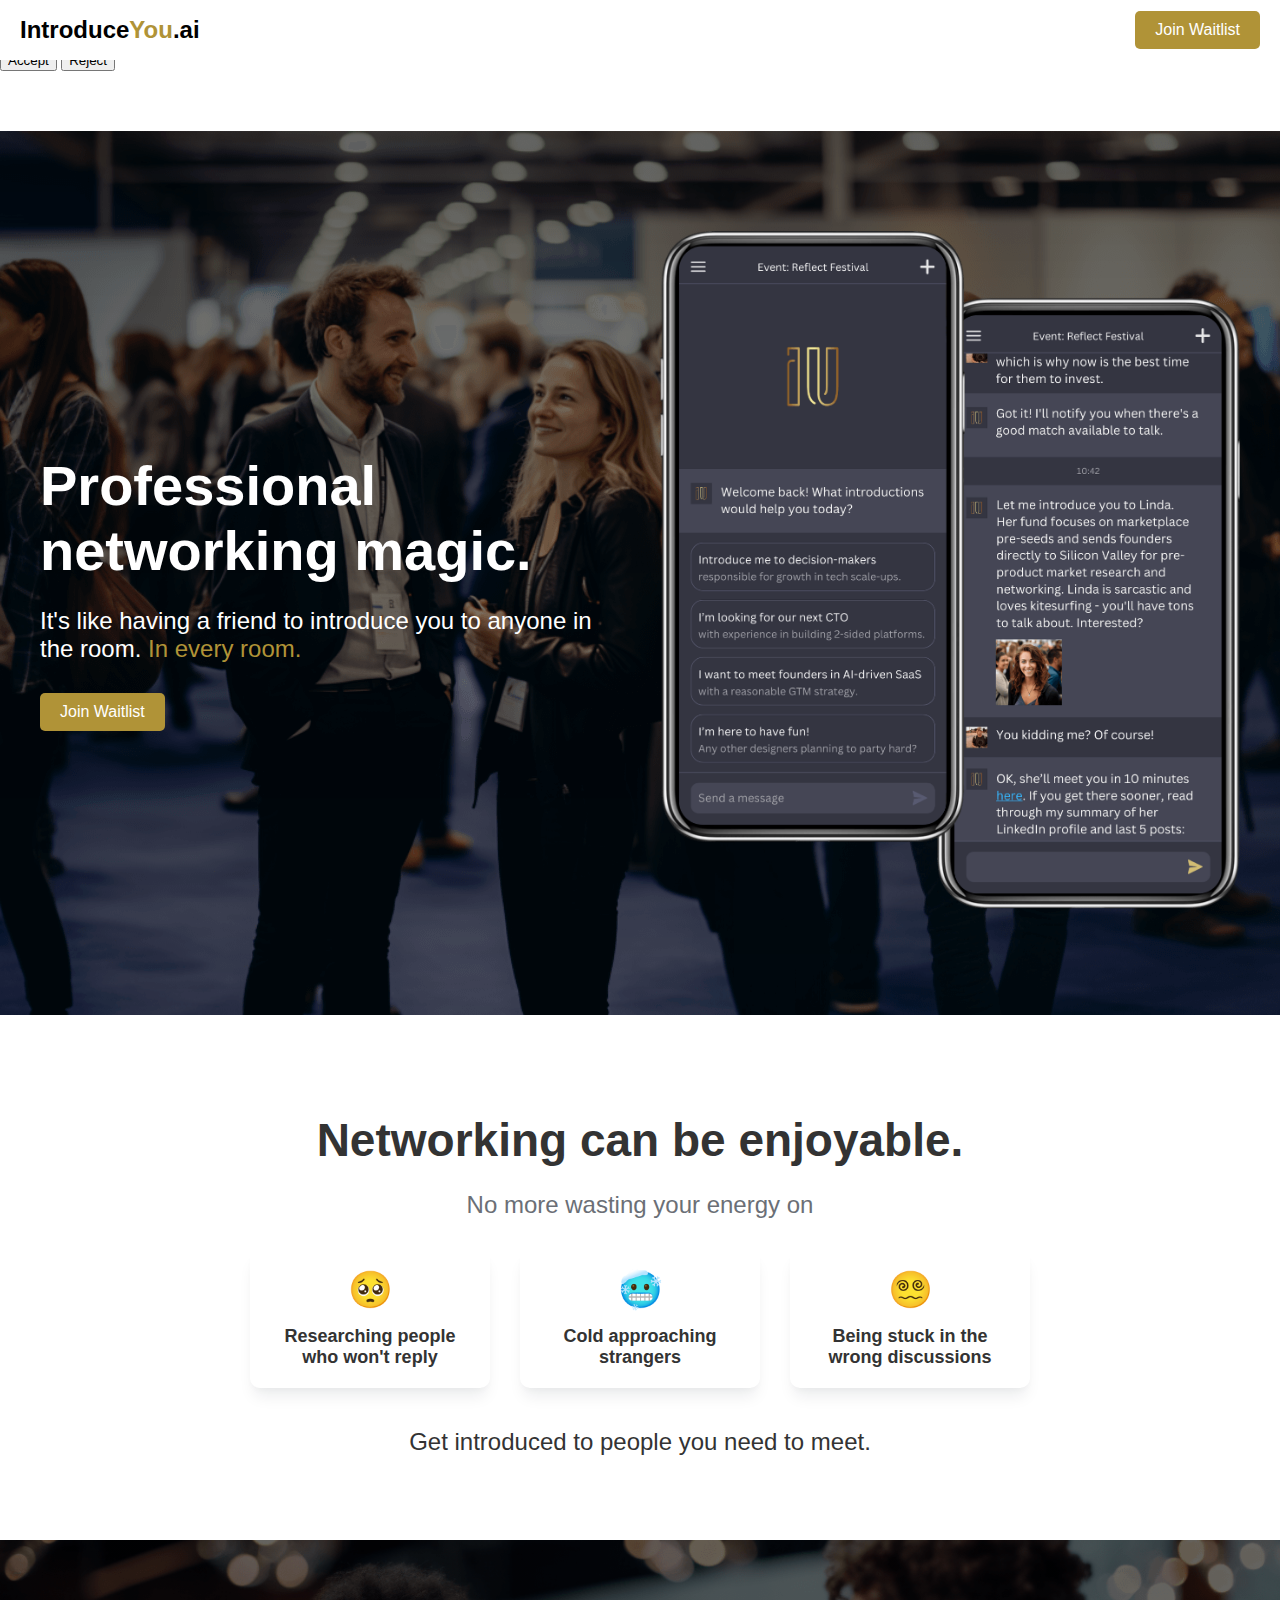
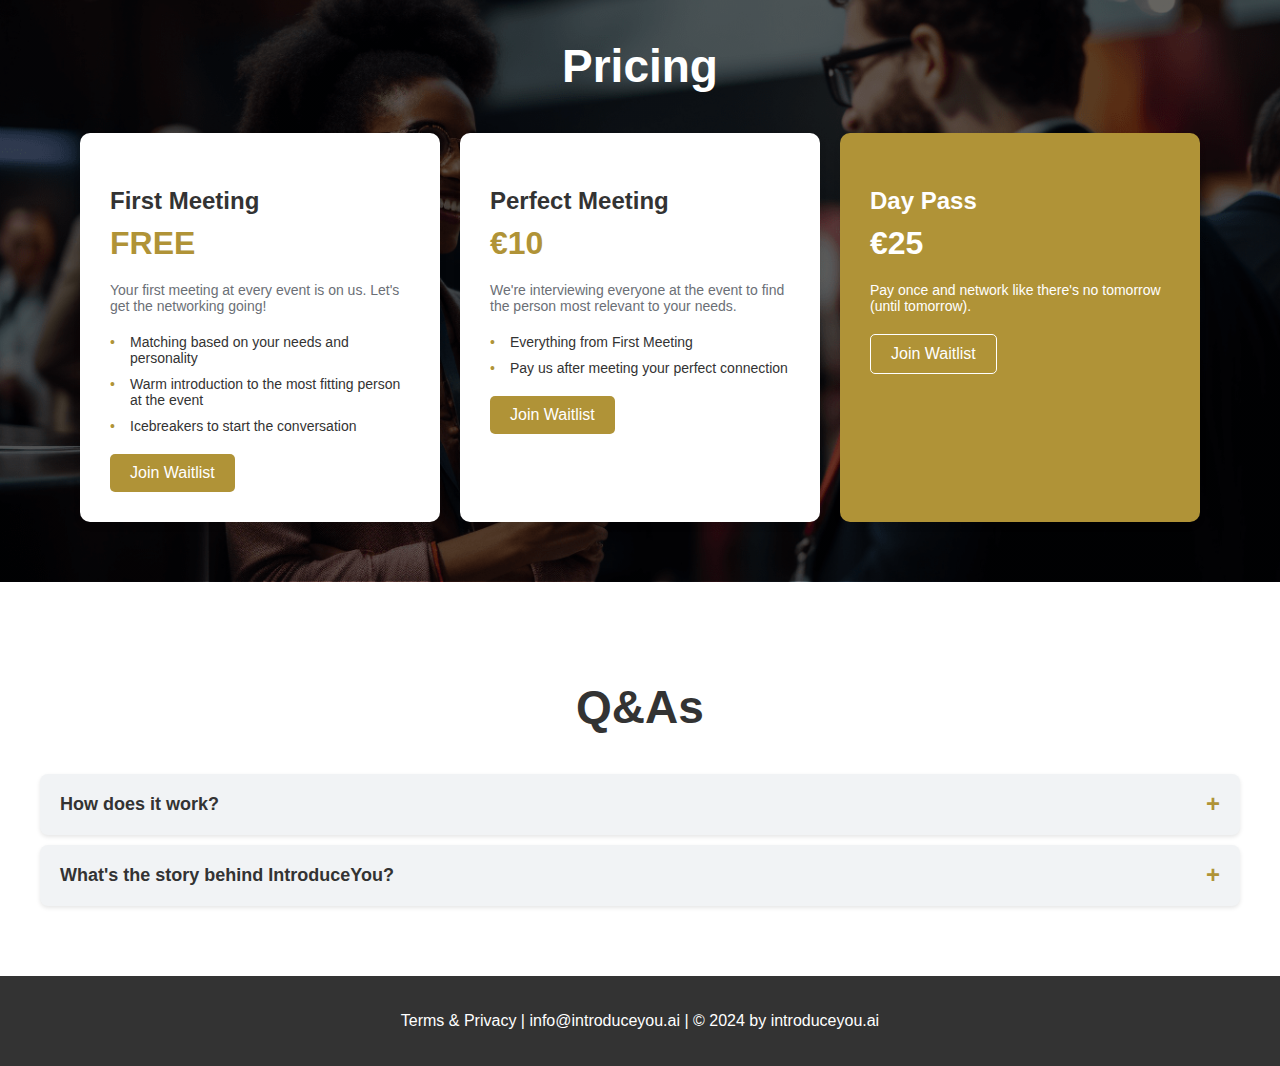
==== index.html @ 5b8a4490 "minor fixes" ====
<!DOCTYPE html>
<html lang="en">
  <head>
    <meta charset="UTF-8" />
    <meta name="viewport" content="width=device-width, initial-scale=1.0" />
    <title>IntroduceYou.ai - Professional Networking Magic</title>
    <link rel="stylesheet" href="styles.css" />

    <!-- Consent management and Google Analytics setup -->
    <script>
      window.dataLayer = window.dataLayer || [];
      function gtag() {
        dataLayer.push(arguments);
      }
      gtag("consent", "default", {
        ad_user_data: "denied",
        ad_personalization: "denied",
        ad_storage: "denied",
        analytics_storage: "denied",
        wait_for_update: 500,
      });
      gtag("js", new Date());
      gtag("config", "G-2QERCTMWCD");
    </script>
  </head>
  <body>
    <!-- Consent banner -->
    <div id="consent-banner" style="display: none">
      <p>We use cookies to improve your experience. Do you accept?</p>
      <button id="accept-consent">Accept</button>
      <button id="reject-consent">Reject</button>
    </div>

    <header>
      <div class="logo">Introduce<span>You</span>.ai</div>
      <button class="join-waitlist">Join Waitlist</button>
    </header>

    <section class="hero">
      <div class="container">
        <div class="hero-content">
          <h1>Professional networking magic.</h1>
          <p>
            It's like having a friend to introduce you to anyone in the room.
            <span>In every room.</span>
          </p>
          <button class="join-waitlist">Join Waitlist</button>
        </div>
        <div class="product-image">
          <img src="assets/product.png" alt="App Preview" />
        </div>
      </div>
    </section>

    <section class="features">
      <div class="container">
        <h2>Networking can be enjoyable.</h2>
        <p class="subtitle">No more wasting your energy on</p>
        <div class="feature-icons">
          <div class="feature-item">
            <span class="feature-icon">🥺</span>
            <p>Researching people who won't reply</p>
          </div>
          <div class="feature-item">
            <span class="feature-icon">🥶</span>
            <p>Cold approaching strangers</p>
          </div>
          <div class="feature-item">
            <span class="feature-icon">😵‍💫</span>
            <p>Being stuck in the wrong discussions</p>
          </div>
        </div>
        <p class="call-to-action">Get introduced to people you need to meet.</p>
      </div>
    </section>

    <section class="pricing">
      <div class="container">
        <h2>Pricing</h2>
        <div class="pricing-plans">
          <div class="plan">
            <h3>First Meeting</h3>
            <div class="plan-price">FREE</div>
            <p>
              Your first meeting at every event is on us. Let's get the
              networking going!
            </p>
            <ul>
              <li>Matching based on your needs and personality</li>
              <li>Warm introduction to the most fitting person at the event</li>
              <li>Icebreakers to start the conversation</li>
            </ul>
            <button class="join-waitlist">Join Waitlist</button>
          </div>
          <div class="plan">
            <h3>Perfect Meeting</h3>
            <div class="plan-price">€10</div>
            <p>
              We're interviewing everyone at the event to find the person most
              relevant to your needs.
            </p>
            <ul>
              <li>Everything from First Meeting</li>
              <li>Pay us after meeting your perfect connection</li>
            </ul>
            <button class="join-waitlist">Join Waitlist</button>
          </div>
          <div class="plan highlight">
            <h3>Day Pass</h3>
            <div class="plan-price">€25</div>
            <p>
              Pay once and network like there's no tomorrow (until tomorrow).
            </p>
            <button class="join-waitlist button-outlined">Join Waitlist</button>
          </div>
        </div>
      </div>
    </section>

    <section class="qa-section">
      <div class="container">
        <h2>Q&As</h2>
        <div class="qa-item">
          <h3>How does it work?</h3>
          <div class="qa-content">
            <p>
              You start a conversation with our AI chatbot about why you came to
              the event, what kind of people you would like to meet, and why.
            </p>
            <p>
              You can give it as much information as you'd like without worrying
              that it's too long for anyone's attention span or not well
              formulated.
            </p>
            <p>
              The chatbot might ask you follow-up questions based on the
              interests of people around you to ensure a perfect match.
            </p>
            <p>
              As soon as we find your perfect match, you get a notification and
              an introduction - a summary of why the two of you should meet and
              talk, what you have in common, how you can help each other, and
              what questions would help you get the conversation going.
            </p>
            <p>
              If you both accept, we'll send you a link to an in-browser video
              call to agree on a meeting point.
            </p>
            <p>
              You control the amount of meetings by enabling and disabling
              notifications (in-app toggle button).
            </p>
            <p>
              After the meeting, you pay if you want us to set up more meetings
              like this one or provide feedback on what didn't fit your needs.
            </p>
          </div>
        </div>
        <div class="qa-item">
          <h3>What's the story behind IntroduceYou?</h3>
          <div class="qa-content">
            <p>
              I failed my first company because I couldn't connect with the
              people I could help. Building things comes more easily to me than
              meeting new people. I passionately hate small talk and social
              signaling. But I do want to meet people. We all do. The moment I
              realized that AI could help me meet people without the anxiety, I
              started building IntroduceYou.
            </p>
            <p>
              Growing up before social media, I've seen how it changed us. As an
              AI enthusiast, I both love and dread where we're heading now. But
              when my son grows up, I'd love to see him spending more time
              talking to real people than to AI. IntroduceYou is an opportunity
              to build AI that will help make meeting real people as easy as
              talking to virtual ones, but with far greater benefits.
            </p>
            <p><i>Stano (founder)</i></p>
          </div>
        </div>
      </div>
    </section>

    <footer>
      <div class="container">
        <p>
          <span id="terms-privacy">Terms & Privacy</span> | info@introduceyou.ai
          | © 2024 by introduceyou.ai
        </p>
      </div>
    </footer>

    <div id="privacy-popup" class="popup">
      <div class="popup-content">
        <h2>Privacy Policy</h2>
        <p><em>Last Updated: June 30, 2024</em></p>
        <p>
          At IntroduceYou.ai, we are committed to safeguarding your privacy.
          This privacy policy outlines the types of information we collect, how
          we use it, and the measures we take to protect your information.
        </p>

        <h3>Information Collection</h3>
        <h5>Personal Information:</h5>
        <p>
          When you create an account on IntroduceYou.ai, we may collect personal
          information such as your name, email address, and contact details.
        </p>

        <h5>Professional Information:</h5>
        <p>
          We may also collect information regarding your professional
          background, interests, and connections to help tailor your experience
          on our platform.
        </p>

        <h5>Usage Data:</h5>
        <p>
          We collect data regarding how you interact with our platform,
          including the pages you visit, the connections you make, and the
          messages you send.
        </p>

        <h3>Information Use</h3>
        <p>
          We use the information collected to facilitate introductions, improve
          our platform, provide customer support, and communicate with you
          regarding updates or other relevant information related to
          IntroduceYou.ai.
        </p>

        <h3>Information Sharing</h3>
        <p>
          We do not sell or share your personal information with third parties
          without your explicit consent, except as required by law.
        </p>

        <h3>Security</h3>
        <p>
          We implement robust security measures to protect your information from
          unauthorized access, alteration, or destruction.
        </p>

        <h3>Your Rights</h3>
        <p>
          You have the right to access, correct, or delete your personal
          information at any time. Please contact us at info@introduceyou.ai to
          exercise your rights.
        </p>

        <h3>Changes to this Policy</h3>
        <p>
          We may update this privacy policy from time to time to reflect changes
          in our practices or applicable laws. Any changes will be posted on
          this page, and we encourage you to review our privacy policy
          periodically.
        </p>

        <h3>Contact Us</h3>
        <p>
          If you have any questions or concerns regarding this privacy policy,
          please contact us at info@introduceyou.ai.
        </p>

        <button id="close-popup">Close</button>
      </div>
    </div>

    <div id="waitlist-popup" class="popup">
      <div class="popup-content">
        <h2>Join Waitlist</h2>
        <p>
          Do you like what we're building? Help us by sharing where and how
          you'd use IntroduceYou.ai and we'll let you know as soon as we're
          ready.
        </p>
        <form id="waitlist-form">
          <label for="first-name">First name</label>
          <input type="text" id="first-name" required />

          <label for="email">Email</label>
          <input type="email" id="email" required />

          <label for="next-event"
            >What is the next event you plan to attend?</label
          >
          <input type="text" id="next-event" required />

          <label for="who-to-meet">Who would you like to meet there?</label>
          <textarea id="who-to-meet" required></textarea>

          <button type="submit">Submit</button>
        </form>
        <button id="close-waitlist-popup">Close</button>
      </div>
    </div>

    <script src="script.js"></script>
  </body>
</html>
---- styles.css ----
:root {
  --primary-color: #b09337;
  --text-color-dark: #333;
  --text-color-lightdark: #6b6f76;
  --text-color-light: #fff;
  --background-color: white;
  --footer-background: #333;
  --header-height: 60px;
  --container-max-width: 1200px;
}

body,
html {
  margin: 0;
  padding: 0;
  font-family: Arial, sans-serif;
  color: var(--text-color-dark);
}

h1 {
  font-size: 56px;
}

h2 {
  font-size: 46px;
}

.container {
  max-width: var(--container-max-width);
  margin: 0 auto;
  padding: 0 20px;
}

header {
  position: fixed;
  top: 0;
  left: 0;
  right: 0;
  max-height: var(--header-height);
  height: var(--header-height);
  max-width: 100vw;
  width: 100%;
  background-color: var(--background-color);
  z-index: 10;
  display: flex;
  justify-content: space-between;
  align-items: center;
}

.logo {
  font-weight: bold;
  font-size: 24px;
  color: black;
  padding: 0 20px;
}

.logo span {
  color: var(--primary-color);
}

.join-waitlist {
  background-color: var(--primary-color);
  color: var(--background-color);
  padding: 10px 20px;
  border: none;
  border-radius: 5px;
  cursor: pointer;
  margin-right: 20px;
  font-size: 16px;
}

.hero {
  background-image: linear-gradient(rgba(0, 0, 0, 0.6), rgba(0, 0, 0, 0.4)),
    url("assets/hero.png");
  background-size: cover;
  background-position: center;
  margin-top: var(--header-height);
  padding: 100px 0;
  overflow: hidden;
}

.hero .container {
  display: flex;
  align-items: center;
  justify-content: space-between;
}

.hero-content {
  flex: 1;
  padding-right: 40px;
}

.hero h1 {
  margin-bottom: 20px;
  color: var(--text-color-light);
}

.hero p {
  font-size: 24px;
  margin-bottom: 30px;
  color: var(--text-color-light);
}

.hero p span {
  color: var(--primary-color);
}

.product-image {
  flex: 1;
}

.product-image img {
  max-width: 100%;
  height: auto;
  display: block;
}

.features {
  padding: 60px 0;
  text-align: center;
}

.features h2 {
  margin-bottom: 10px;
  font-weight: bold;
}

.features .subtitle {
  font-size: 24px;
  color: var(--text-color-lightdark);
  margin-bottom: 30px;
}

.feature-icons {
  display: flex;
  justify-content: center;
  gap: 30px;
  margin-bottom: 30px;
}

.feature-item {
  display: flex;
  flex-direction: column;
  align-items: center;
  width: 200px;
  padding: 20px;
  border-radius: 10px;
  box-shadow: 0px 4px 6px -2px #10182808, 0px 12px 16px -4px #10182814;
}

.feature-icon {
  font-size: 36px;
  margin-bottom: 15px;
}

.feature-item p {
  font-size: 18px;
  text-align: center;
  margin: 0;
  font-weight: bold;
}

.call-to-action {
  font-size: 24px;
  font-weight: normal;
  margin-top: 40px;
}

.pricing {
  background-image: linear-gradient(rgba(0, 0, 0, 0.6), rgba(0, 0, 0, 0.6)),
    url("assets/pricing.png");
  background-size: cover;
  background-position: center;
  padding: 60px 0;
  color: white;
}

.pricing h2 {
  text-align: center;
  color: white;
  margin-bottom: 40px;
}

.pricing-plans {
  display: flex;
  justify-content: center;
  gap: 20px;
}

.plan {
  background-color: white;
  border-radius: 10px;
  padding: 30px;
  width: 300px;
  box-shadow: 0 4px 6px rgba(0, 0, 0, 0.1);
}

.plan h3 {
  font-size: 24px;
  margin-bottom: 10px;
  color: #333;
}

.plan-price {
  font-size: 32px;
  font-weight: bold;
  margin-bottom: 20px;
  color: #b09337;
}

.plan p {
  font-size: 14px;
  margin-bottom: 20px;
  color: #6b6f76;
}

.plan ul {
  list-style-type: none;
  padding: 0;
  margin-bottom: 20px;
}

.plan li {
  margin-bottom: 10px;
  font-size: 14px;
  position: relative;
  padding-left: 20px;
  color: #333;
}

.plan li::before {
  content: "•";
  position: absolute;
  left: 0;
  color: #b09337;
}

.plan.highlight {
  background-color: #b09337;
}

.plan.highlight h3,
.plan.highlight .plan-price,
.plan.highlight p,
.plan.highlight li {
  color: white;
}

.plan.highlight li::before {
  color: white;
}

.button-outlined {
  border: 1px solid white;
  color: white;
}

.qa-section {
  padding: 60px 0;
  /* background-color: #f8f9fa; */
}

.qa-section h2 {
  text-align: center;
  margin-bottom: 40px;
}

.qa-item {
  background-color: var(--background-color);
  border-radius: 8px;
  box-shadow: 0 2px 4px rgba(0, 0, 0, 0.1);
  overflow: hidden;
  background-color: #f1f3f5;
  margin-bottom: 10px;
}

.qa-item h3 {
  font-size: 18px;
  padding: 20px;
  margin: 0;
  cursor: pointer;
  position: relative;
}

.qa-item h3::after {
  content: "+";
  position: absolute;
  right: 20px;
  top: 50%;
  transform: translateY(-50%);
  font-size: 24px;
  color: var(--primary-color);
}

.qa-content {
  padding: 0 20px;
  max-height: 0;
  overflow: hidden;
  transition: max-height 0.3s ease-out, padding 0.3s ease-out;
}

.qa-content p {
  margin-bottom: 10px;
  line-height: 1.6;
}

.qa-item.active h3::after {
  content: "-";
}

.qa-item.active .qa-content {
  padding: 0 20px 20px;
  max-height: 1000px;
}

footer {
  background-color: var(--footer-background);
  color: var(--background-color);
  text-align: center;
  padding: 20px 0;
}

/* Privacy popup */
.popup {
  display: none;
  position: fixed;
  z-index: 1;
  left: 0;
  top: 0;
  width: 100%;
  height: 100%;
  overflow: auto;
  background-color: rgba(0, 0, 0, 0.4);
}

.popup-content {
  background-color: #fefefe;
  margin: 5% auto;
  padding: 40px;
  border: none;
  border-radius: 8px;
  width: 90%;
  max-width: 800px;
  box-shadow: 0 4px 6px rgba(0, 0, 0, 0.1);
}

.popup-content h2 {
  color: var(--primary-color);
  font-size: 32px;
  margin-top: 0;
  margin-bottom: 20px;
}

.popup-content h3 {
  font-size: 24px;
  margin-top: 30px;
  margin-bottom: 15px;
}

.popup-content h4 {
  font-size: 18px;
  margin-top: 20px;
  margin-bottom: 10px;
}

.popup-content p {
  font-size: 16px;
  line-height: 1.6;
  margin-bottom: 15px;
}

#close-popup {
  background-color: var(--primary-color);
  color: white;
  border: none;
  padding: 10px 20px;
  font-size: 16px;
  cursor: pointer;
  border-radius: 5px;
  float: right;
  margin-top: 20px;
}

#terms-privacy {
  cursor: pointer;
}

/* Waitlist popup */
.popup-content {
  background-color: #fefefe;
  margin: 15% auto;
  padding: 40px;
  border: none;
  border-radius: 8px;
  width: 90%;
  max-width: 500px;
  box-shadow: 0 4px 6px rgba(0, 0, 0, 0.1);
  text-align: center;
}

.popup-content h2 {
  color: var(--primary-color);
  font-size: 32px;
  margin-top: 0;
  margin-bottom: 20px;
}

.popup-content p {
  font-size: 16px;
  line-height: 1.6;
  margin-bottom: 25px;
}

#waitlist-form {
  display: flex;
  flex-direction: column;
  gap: 15px;
}

#waitlist-form label {
  font-weight: bold;
  margin-bottom: 5px;
  display: block;
  text-align: left;
}

#waitlist-form input,
#waitlist-form textarea {
  width: 100%;
  padding: 10px;
  border: 1px solid #ccc;
  border-radius: 5px;
  font-size: 16px;
}

#waitlist-form textarea {
  resize: vertical;
  min-height: 100px;
}

#waitlist-form button[type="submit"] {
  background-color: var(--primary-color);
  color: white;
  border: none;
  padding: 12px 20px;
  font-size: 18px;
  cursor: pointer;
  border-radius: 5px;
  margin-top: 10px;
}

#close-waitlist-popup {
  background-color: transparent;
  color: var(--text-color-lightdark);
  border: none;
  padding: 10px 20px;
  font-size: 16px;
  cursor: pointer;
  margin-top: 20px;
}
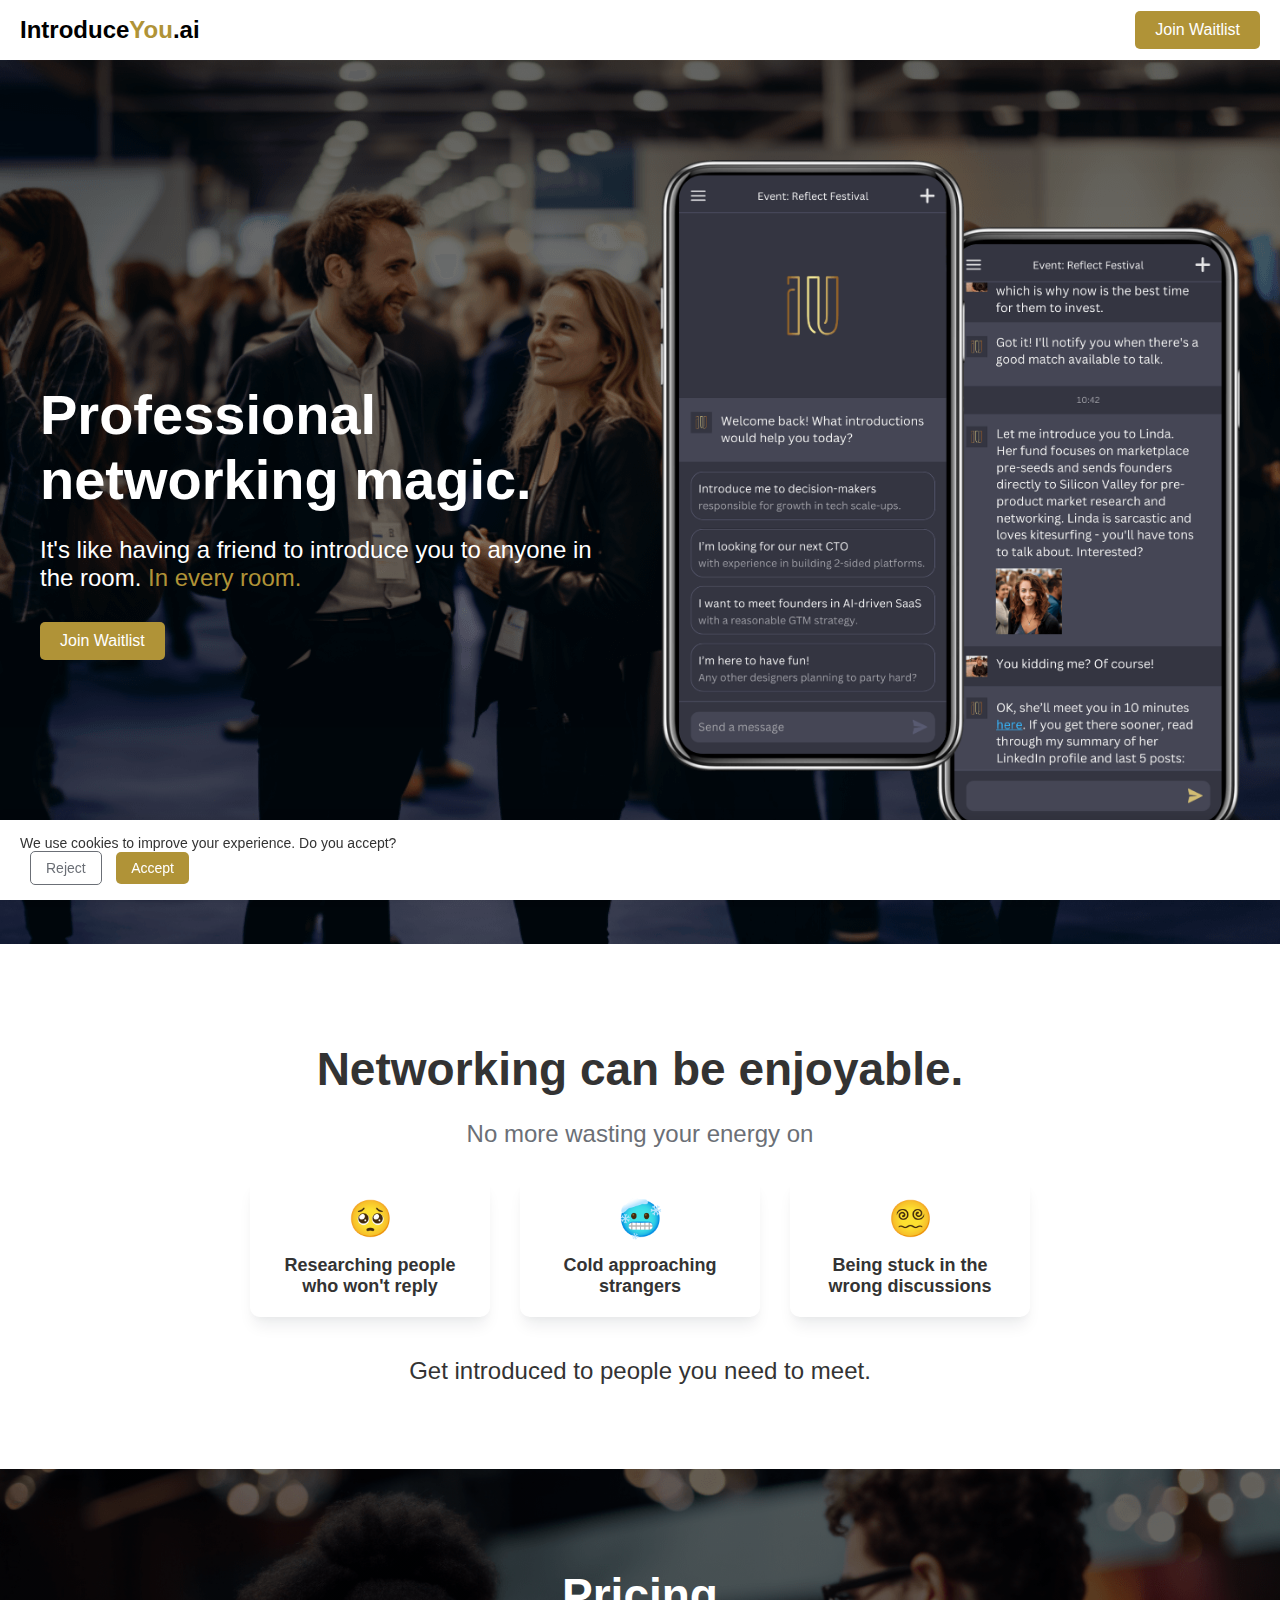
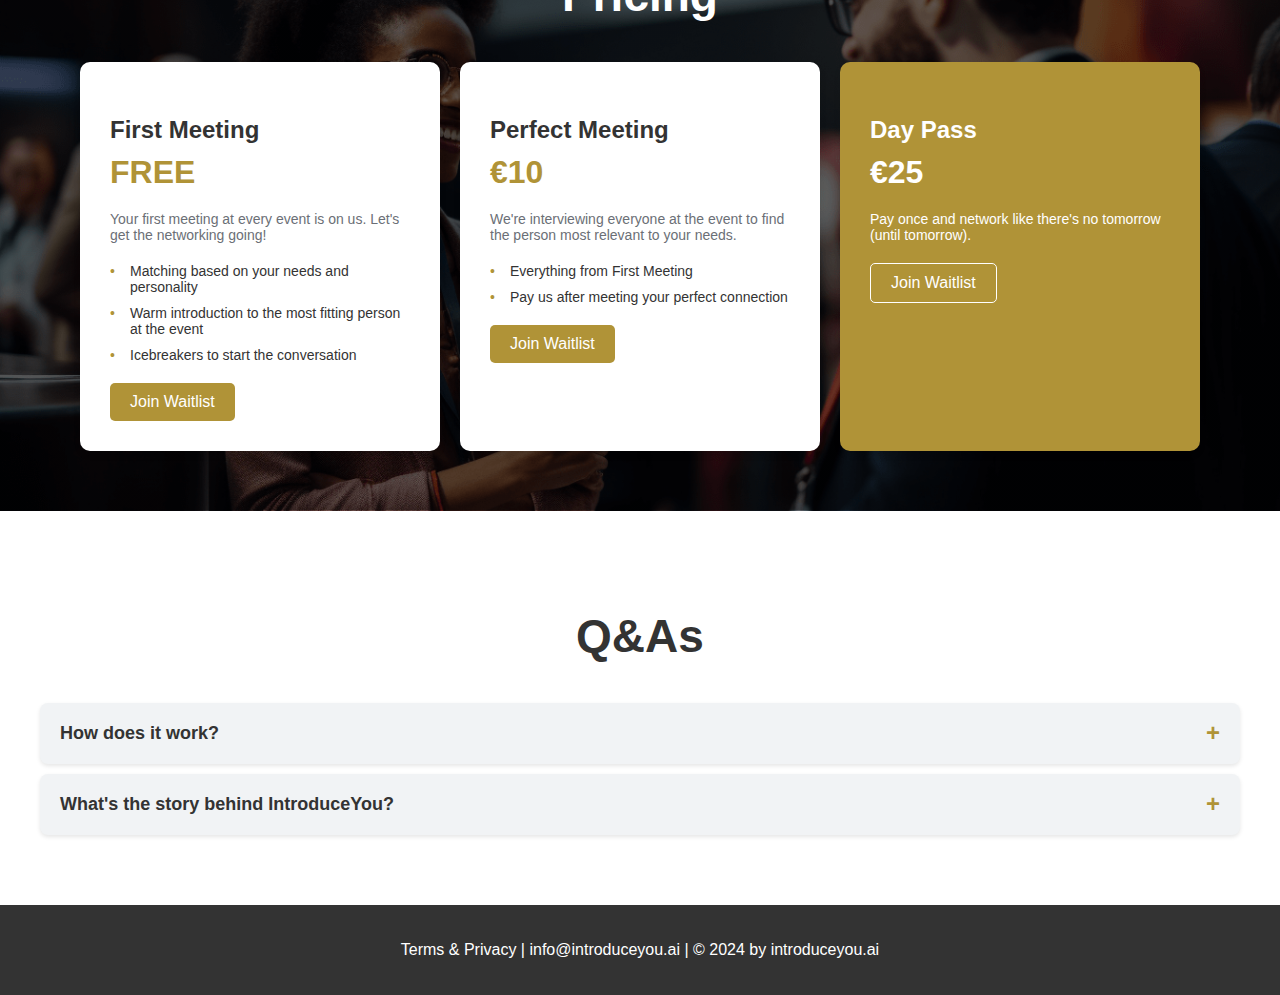
==== commit 8f1e5c04: "consent banner style" ====
--- a/index.html
+++ b/index.html
@@ -27,8 +27,10 @@
     <!-- Consent banner -->
     <div id="consent-banner" style="display: none">
       <p>We use cookies to improve your experience. Do you accept?</p>
-      <button id="accept-consent">Accept</button>
-      <button id="reject-consent">Reject</button>
+      <div>
+        <button id="reject-consent">Reject</button>
+        <button id="accept-consent">Accept</button>
+      </div>
     </div>
 
     <header>
--- a/styles.css
+++ b/styles.css
@@ -458,3 +458,50 @@
   cursor: pointer;
   margin-top: 20px;
 }
+
+/* Consent banner */
+#consent-banner {
+  position: fixed;
+  bottom: 0;
+  left: 0;
+  right: 0;
+  background-color: var(--background-color);
+  box-shadow: 0 -2px 10px rgba(0, 0, 0, 0.1);
+  padding: 15px 20px;
+  display: flex;
+  justify-content: space-between;
+  align-items: center;
+  z-index: 1000;
+}
+
+#consent-banner p {
+  margin: 0;
+  font-size: 14px;
+  color: var(--text-color-dark);
+}
+
+#consent-banner button {
+  background-color: var(--primary-color);
+  color: var(--text-color-light);
+  border: none;
+  padding: 8px 15px;
+  margin-left: 10px;
+  border-radius: 5px;
+  cursor: pointer;
+  font-size: 14px;
+  transition: background-color 0.3s ease;
+}
+
+#consent-banner button:hover {
+  background-color: #9a8130; /* Darker shade of primary color */
+}
+
+#reject-consent {
+  background-color: transparent !important;
+  color: var(--text-color-lightdark) !important;
+  border: 1px solid var(--text-color-lightdark) !important;
+}
+
+#reject-consent:hover {
+  background-color: #f1f3f5 !important;
+}
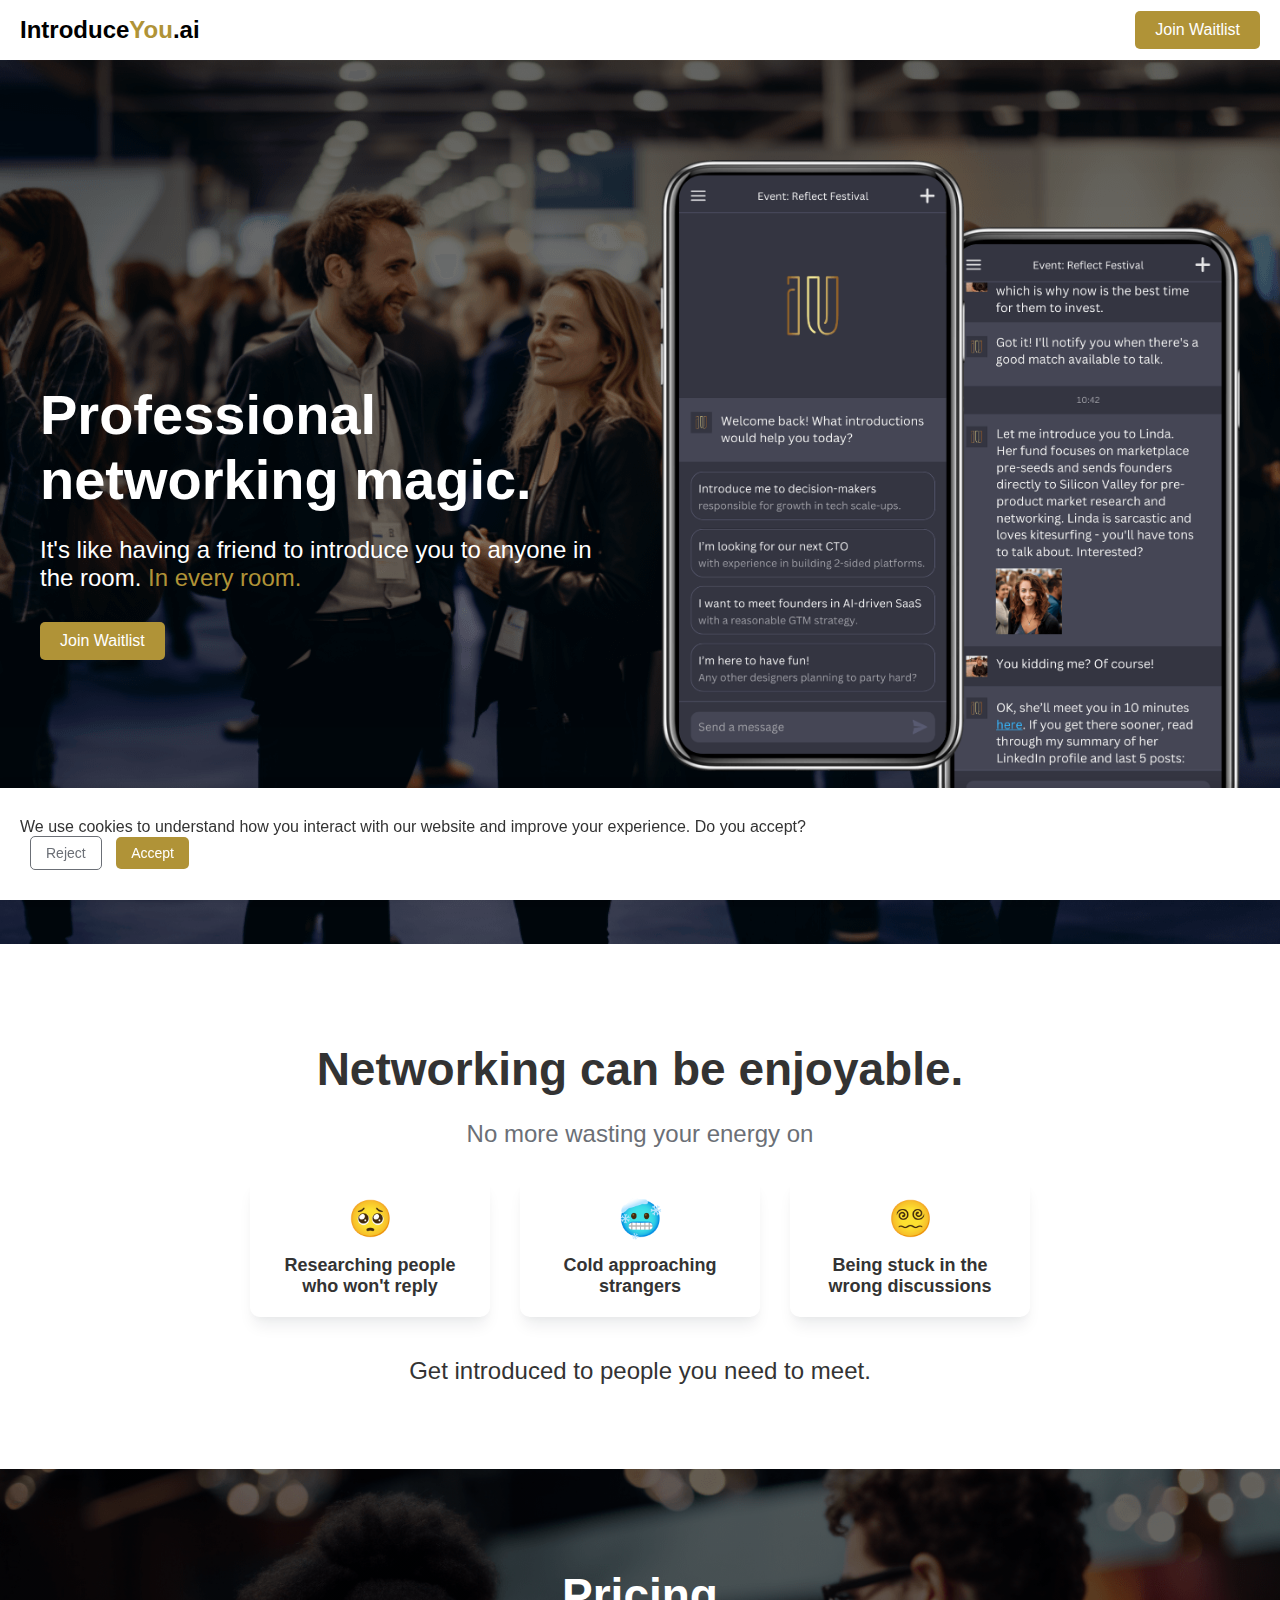
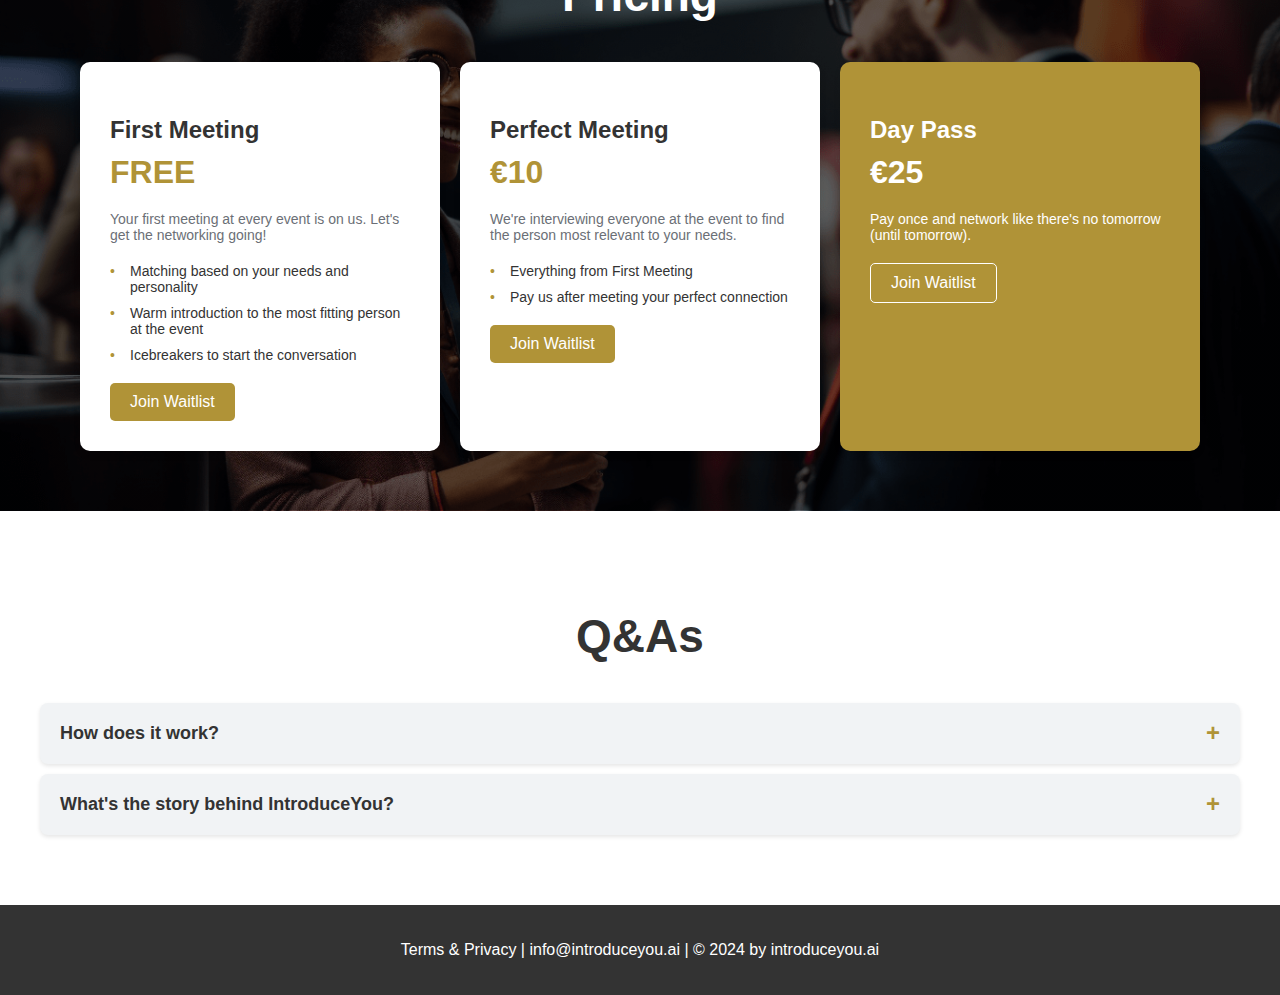
==== commit 23700927: "fix consent style and text" ====
--- a/index.html
+++ b/index.html
@@ -26,7 +26,10 @@
   <body>
     <!-- Consent banner -->
     <div id="consent-banner" style="display: none">
-      <p>We use cookies to improve your experience. Do you accept?</p>
+      <p>
+        We use cookies to understand how you interact with our website and
+        improve your experience. Do you accept?
+      </p>
       <div>
         <button id="reject-consent">Reject</button>
         <button id="accept-consent">Accept</button>
--- a/styles.css
+++ b/styles.css
@@ -467,16 +467,24 @@
   right: 0;
   background-color: var(--background-color);
   box-shadow: 0 -2px 10px rgba(0, 0, 0, 0.1);
-  padding: 15px 20px;
-  display: flex;
-  justify-content: space-between;
+  padding: 30px 20px;
+  display: flex;
+  flex-direction: row;
+  gap: 10px;
   align-items: center;
   z-index: 1000;
 }
 
+@media (max-width: 768px) {
+  #consent-banner {
+    flex-direction: column;
+    align-items: stretch;
+  }
+}
+
 #consent-banner p {
   margin: 0;
-  font-size: 14px;
+  font-size: 16px;
   color: var(--text-color-dark);
 }
 
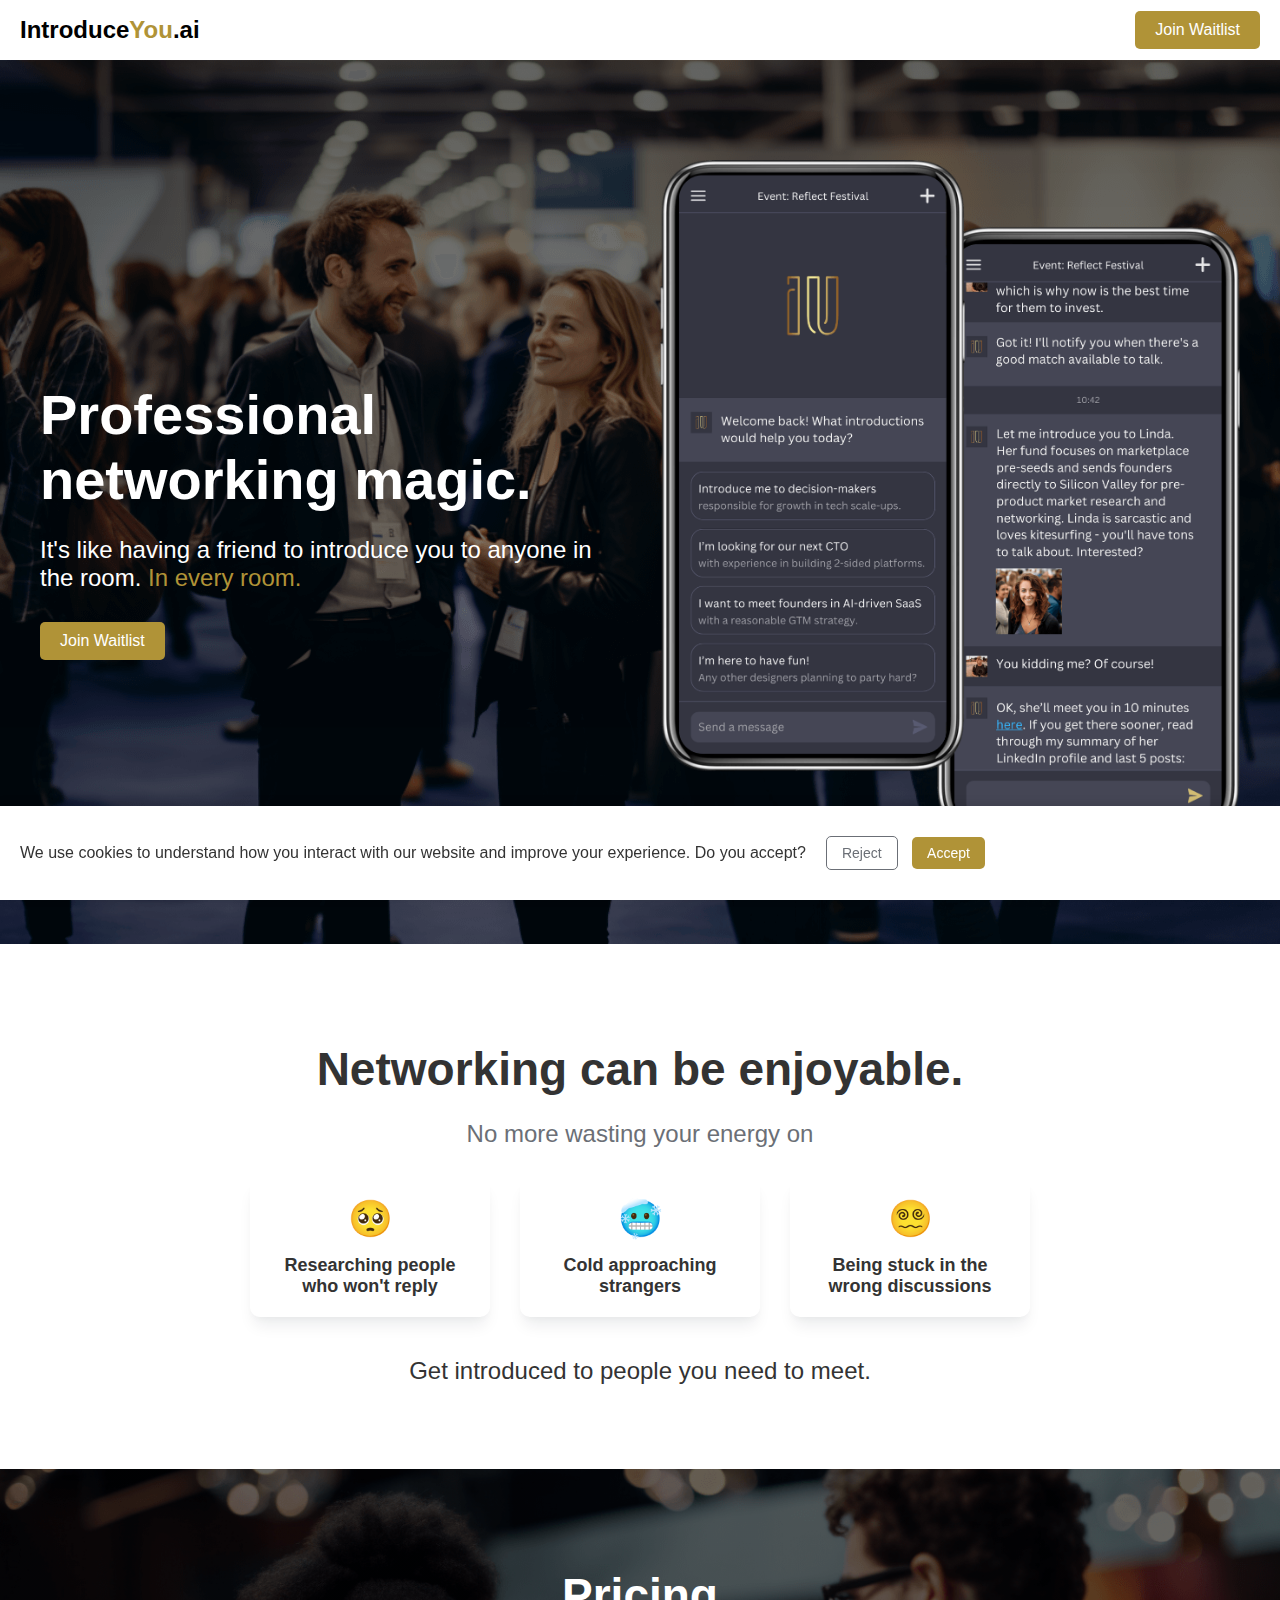
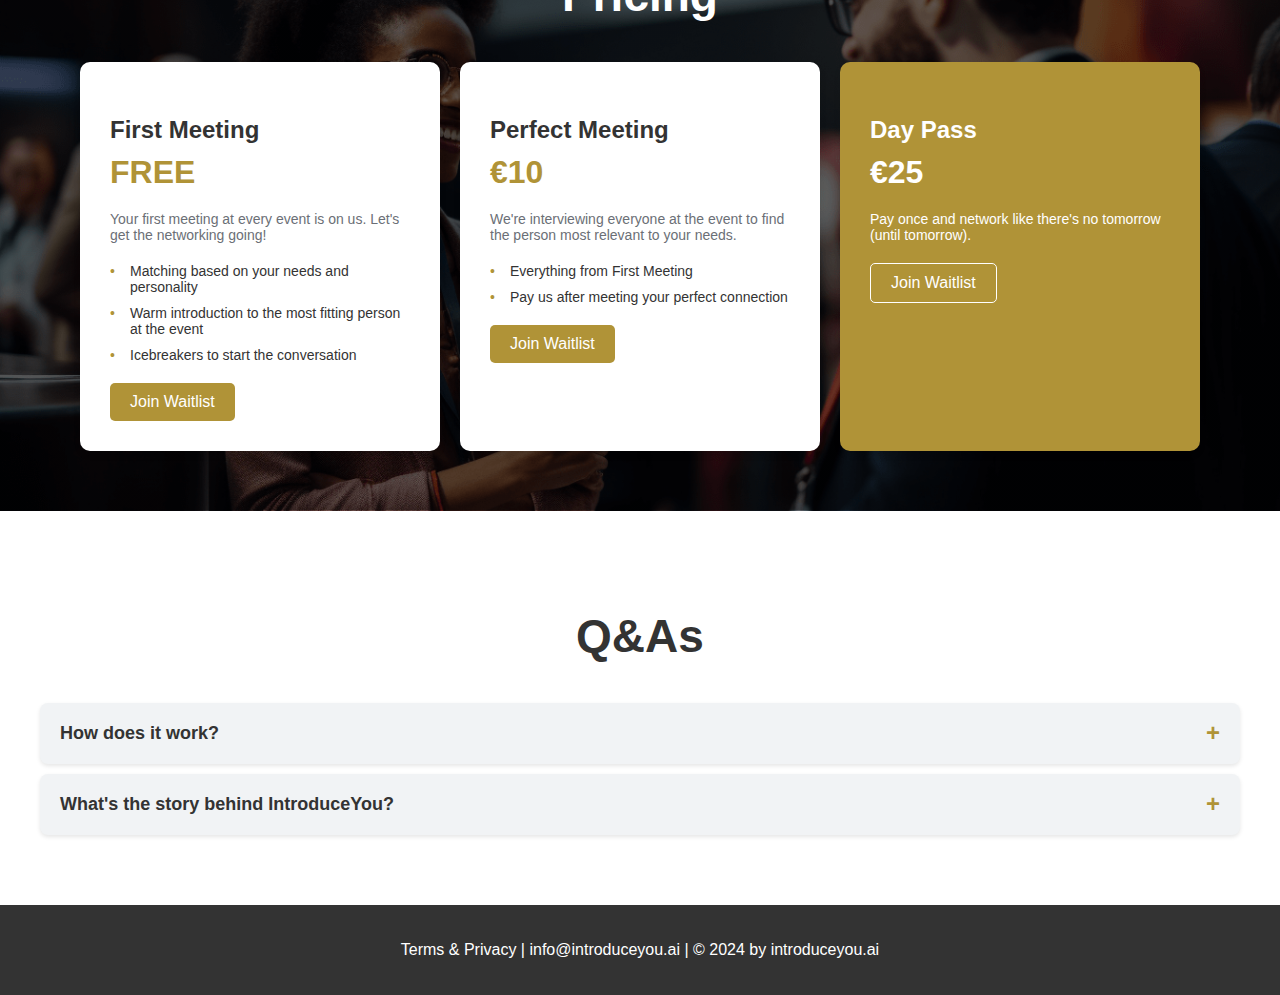
==== commit 3df9bca2: "fix manifest" ====
--- a/index.html
+++ b/index.html
@@ -5,6 +5,23 @@
     <meta name="viewport" content="width=device-width, initial-scale=1.0" />
     <title>IntroduceYou.ai - Professional Networking Magic</title>
     <link rel="stylesheet" href="styles.css" />
+    <link
+      rel="apple-touch-icon"
+      sizes="180x180"
+      href="assets/favicon/apple-touch-icon.png"
+    />
+    <link
+      rel="icon"
+      type="image/png"
+      sizes="32x32"
+      href="assets/favicon/favicon-32x32.png"
+    />
+    <link
+      rel="icon"
+      type="image/png"
+      sizes="16x16"
+      href="assets/favicon/favicon-16x16.png"
+    />
 
     <!-- Consent management and Google Analytics setup -->
     <script>
@@ -22,6 +39,24 @@
       gtag("js", new Date());
       gtag("config", "G-2QERCTMWCD");
     </script>
+
+    <script>
+      if ("serviceWorker" in navigator) {
+        window.addEventListener("load", function () {
+          navigator.serviceWorker.register("/sw.js").then(
+            function (registration) {
+              console.log(
+                "Service Worker registered with scope:",
+                registration.scope
+              );
+            },
+            function (error) {
+              console.log("Service Worker registration failed:", error);
+            }
+          );
+        });
+      }
+    </script>
   </head>
   <body>
     <!-- Consent banner -->
